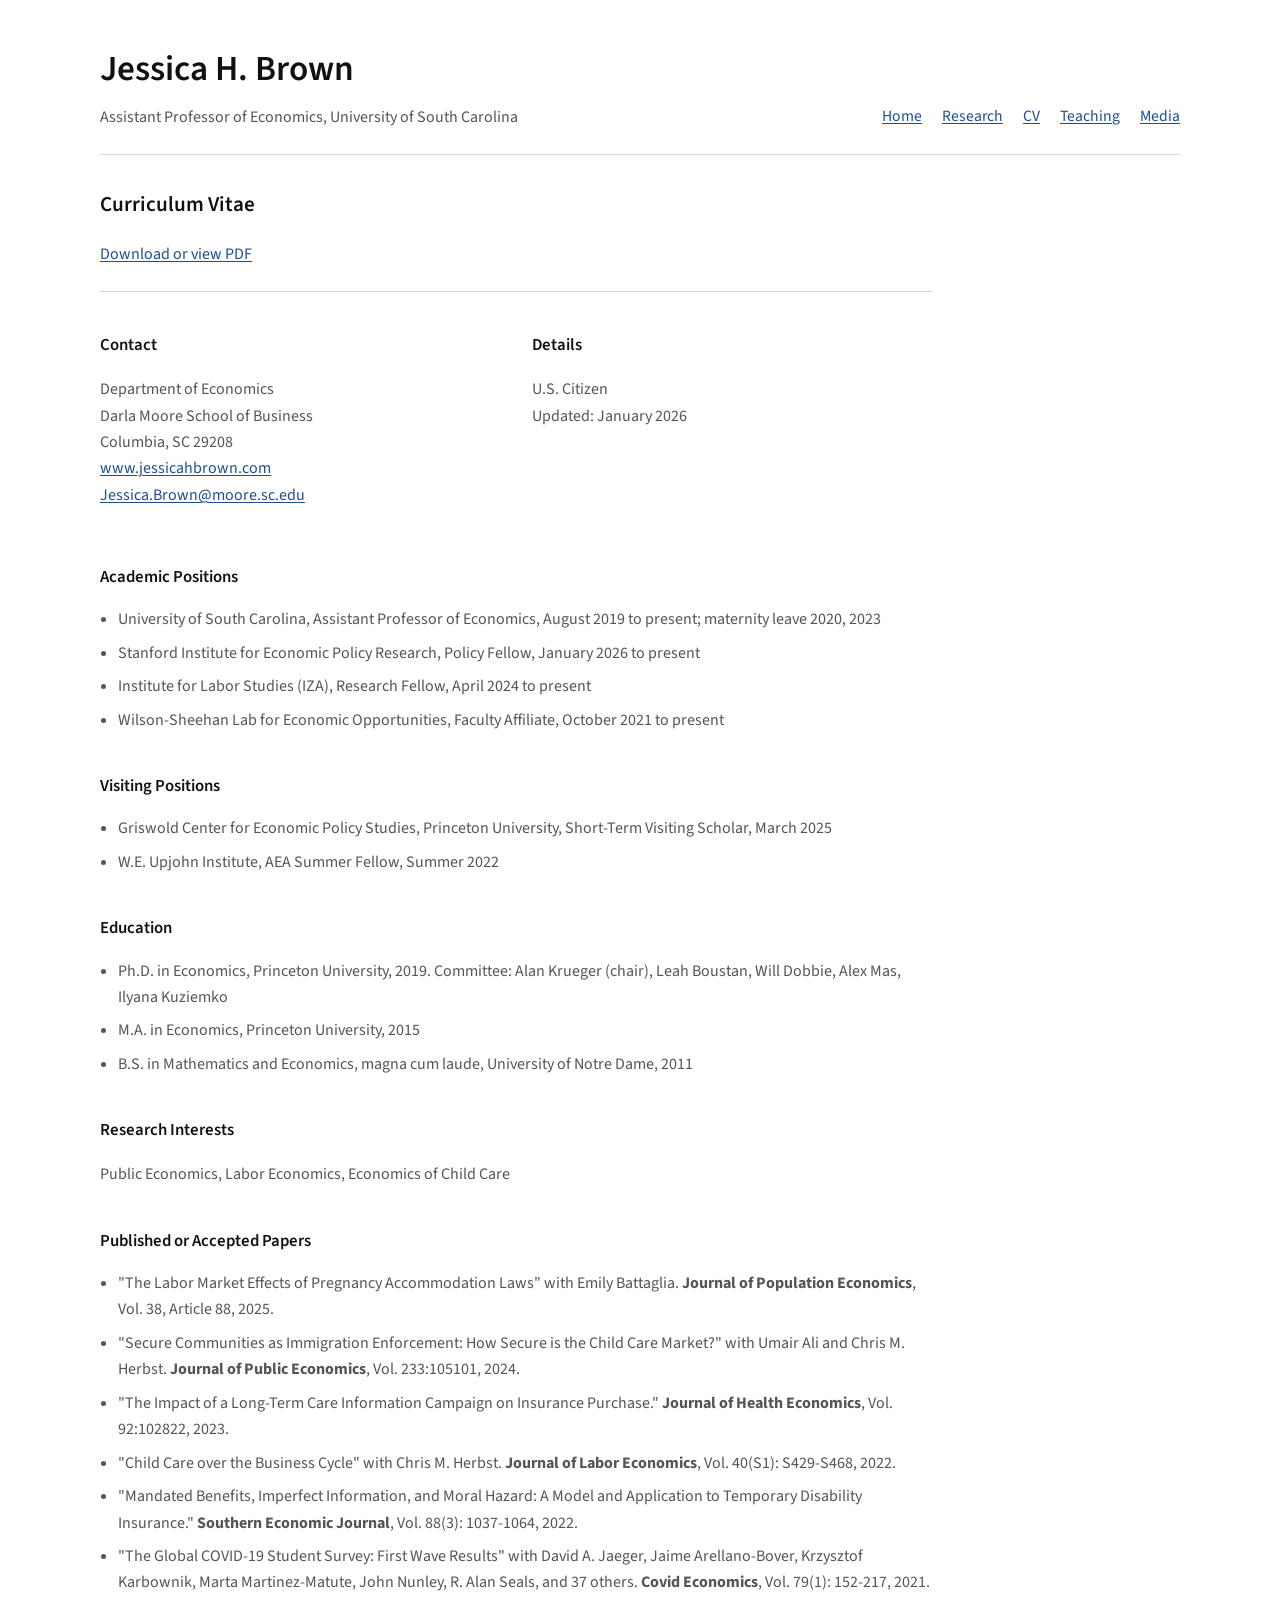
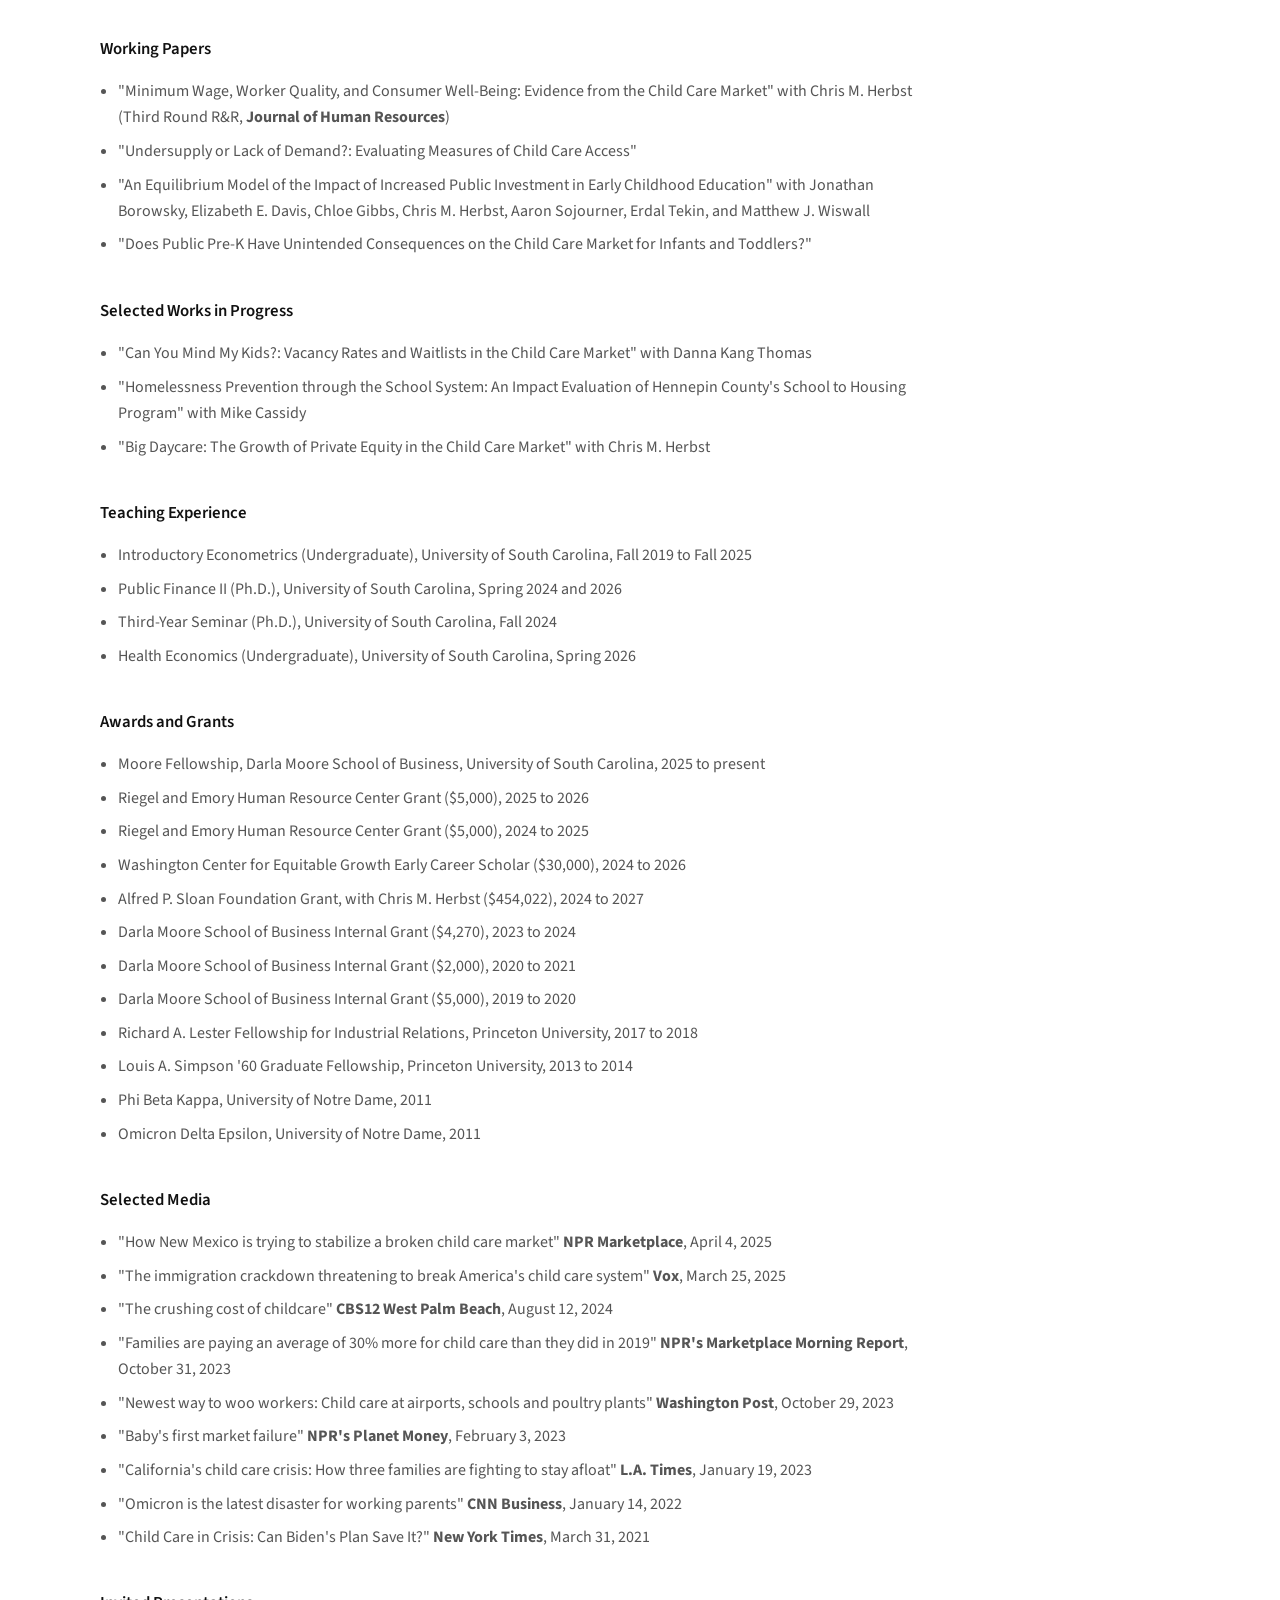
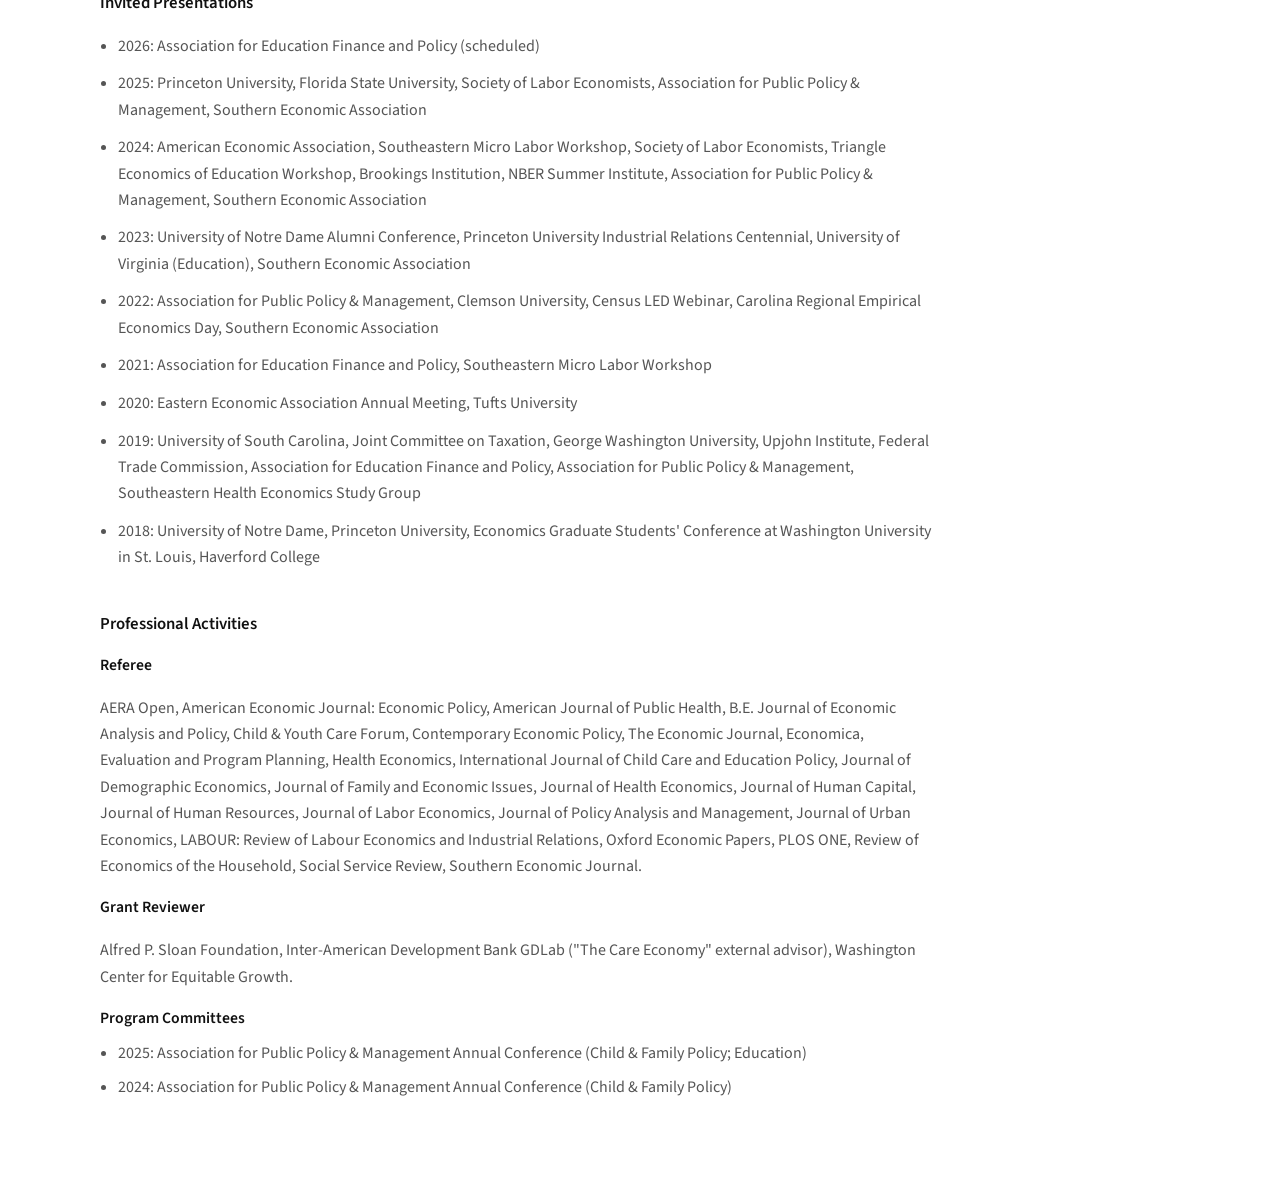
==== cv.html @ b6c76ca2 "Add files via upload" ====
<!DOCTYPE html>
<html lang="en">
<head>
  <meta charset="UTF-8">
  <meta name="viewport" content="width=device-width, initial-scale=1.0">
  <title>CV | Jessica H. Brown</title>
  <meta name="description" content="Curriculum vitae of Jessica H. Brown.">
  <link rel="preconnect" href="https://fonts.googleapis.com">
  <link rel="preconnect" href="https://fonts.gstatic.com" crossorigin>
  <link href="https://fonts.googleapis.com/css2?family=Libre+Baskerville:wght@400;700&family=Source+Sans+3:wght@400;500;600&display=swap" rel="stylesheet">
  <link rel="stylesheet" href="styles.css">
</head>
<body>
  <div class="page">
    <header class="site-header">
      <div>
        <h1>Jessica H. Brown</h1>
        <p class="subtitle">Assistant Professor of Economics, University of South Carolina</p>
      </div>
      <nav class="site-nav" aria-label="Primary">
        <a href="index.html">Home</a>
        <a href="research.html">Research</a>
        <a href="cv.html">CV</a>
        <a href="teaching.html">Teaching</a>
        <a href="media.html">Media</a>
      </nav>
    </header>

    <main class="subpage cv-page">
      <section class="cv-actions">
        <h2>Curriculum Vitae</h2>
        <p><a href="JBrownCV.pdf">Download or view PDF</a></p>
      </section>

      <section class="cv-section two-col-header">
        <div>
          <h3>Contact</h3>
          <p>Department of Economics<br>Darla Moore School of Business<br>Columbia, SC 29208<br><a target="_blank" rel="noopener noreferrer" href="https://www.jessicahbrown.com">www.jessicahbrown.com</a><br><a target="_blank" rel="noopener noreferrer" href="mailto:Jessica.Brown@moore.sc.edu">Jessica.Brown@moore.sc.edu</a></p>
        </div>
        <div>
          <h3>Details</h3>
          <p>U.S. Citizen<br>Updated: January 2026</p>
        </div>
      </section>

      <section class="cv-section">
        <h3>Academic Positions</h3>
        <ul class="plain-list">
          <li>University of South Carolina, Assistant Professor of Economics, August 2019 to present; maternity leave 2020, 2023</li>
          <li>Stanford Institute for Economic Policy Research, Policy Fellow, January 2026 to present</li>
          <li>Institute for Labor Studies (IZA), Research Fellow, April 2024 to present</li>
          <li>Wilson-Sheehan Lab for Economic Opportunities, Faculty Affiliate, October 2021 to present</li>
        </ul>
      </section>

      <section class="cv-section">
        <h3>Visiting Positions</h3>
        <ul class="plain-list">
          <li>Griswold Center for Economic Policy Studies, Princeton University, Short-Term Visiting Scholar, March 2025</li>
          <li>W.E. Upjohn Institute, AEA Summer Fellow, Summer 2022</li>
        </ul>
      </section>

      <section class="cv-section">
        <h3>Education</h3>
        <ul class="plain-list">
          <li>Ph.D. in Economics, Princeton University, 2019. Committee: Alan Krueger (chair), Leah Boustan, Will Dobbie, Alex Mas, Ilyana Kuziemko</li>
          <li>M.A. in Economics, Princeton University, 2015</li>
          <li>B.S. in Mathematics and Economics, magna cum laude, University of Notre Dame, 2011</li>
        </ul>
      </section>

      <section class="cv-section">
        <h3>Research Interests</h3>
        <p>Public Economics, Labor Economics, Economics of Child Care</p>
      </section>

      <section class="cv-section">
        <h3>Published or Accepted Papers</h3>
        <ul class="plain-list">
          <li>"The Labor Market Effects of Pregnancy Accommodation Laws" with Emily Battaglia. <strong>Journal of Population Economics</strong>, Vol. 38, Article 88, 2025.</li>
          <li>"Secure Communities as Immigration Enforcement: How Secure is the Child Care Market?" with Umair Ali and Chris M. Herbst. <strong>Journal of Public Economics</strong>, Vol. 233:105101, 2024.</li>
          <li>"The Impact of a Long-Term Care Information Campaign on Insurance Purchase." <strong>Journal of Health Economics</strong>, Vol. 92:102822, 2023.</li>
          <li>"Child Care over the Business Cycle" with Chris M. Herbst. <strong>Journal of Labor Economics</strong>, Vol. 40(S1): S429-S468, 2022.</li>
          <li>"Mandated Benefits, Imperfect Information, and Moral Hazard: A Model and Application to Temporary Disability Insurance." <strong>Southern Economic Journal</strong>, Vol. 88(3): 1037-1064, 2022.</li>
          <li>"The Global COVID-19 Student Survey: First Wave Results" with David A. Jaeger, Jaime Arellano-Bover, Krzysztof Karbownik, Marta Martinez-Matute, John Nunley, R. Alan Seals, and 37 others. <strong>Covid Economics</strong>, Vol. 79(1): 152-217, 2021.</li>
        </ul>
      </section>

      <section class="cv-section">
        <h3>Working Papers</h3>
        <ul class="plain-list">
          <li>"Minimum Wage, Worker Quality, and Consumer Well-Being: Evidence from the Child Care Market" with Chris M. Herbst (Third Round R&amp;R, <strong>Journal of Human Resources</strong>)</li>
          <li>"Undersupply or Lack of Demand?: Evaluating Measures of Child Care Access"</li>
          <li>"An Equilibrium Model of the Impact of Increased Public Investment in Early Childhood Education" with Jonathan Borowsky, Elizabeth E. Davis, Chloe Gibbs, Chris M. Herbst, Aaron Sojourner, Erdal Tekin, and Matthew J. Wiswall</li>
          <li>"Does Public Pre-K Have Unintended Consequences on the Child Care Market for Infants and Toddlers?"</li>
        </ul>
      </section>

      <section class="cv-section">
        <h3>Selected Works in Progress</h3>
        <ul class="plain-list">
          <li>"Can You Mind My Kids?: Vacancy Rates and Waitlists in the Child Care Market" with Danna Kang Thomas</li>
          <li>"Homelessness Prevention through the School System: An Impact Evaluation of Hennepin County's School to Housing Program" with Mike Cassidy</li>
          <li>"Big Daycare: The Growth of Private Equity in the Child Care Market" with Chris M. Herbst</li>
        </ul>
      </section>

      <section class="cv-section">
        <h3>Teaching Experience</h3>
        <ul class="plain-list">
          <li>Introductory Econometrics (Undergraduate), University of South Carolina, Fall 2019 to Fall 2025</li>
          <li>Public Finance II (Ph.D.), University of South Carolina, Spring 2024 and 2026</li>
          <li>Third-Year Seminar (Ph.D.), University of South Carolina, Fall 2024</li>
          <li>Health Economics (Undergraduate), University of South Carolina, Spring 2026</li>
        </ul>
      </section>

      <section class="cv-section">
        <h3>Awards and Grants</h3>
        <ul class="plain-list">
          <li>Moore Fellowship, Darla Moore School of Business, University of South Carolina, 2025 to present</li>
          <li>Riegel and Emory Human Resource Center Grant ($5,000), 2025 to 2026</li>
          <li>Riegel and Emory Human Resource Center Grant ($5,000), 2024 to 2025</li>
          <li>Washington Center for Equitable Growth Early Career Scholar ($30,000), 2024 to 2026</li>
          <li>Alfred P. Sloan Foundation Grant, with Chris M. Herbst ($454,022), 2024 to 2027</li>
          <li>Darla Moore School of Business Internal Grant ($4,270), 2023 to 2024</li>
          <li>Darla Moore School of Business Internal Grant ($2,000), 2020 to 2021</li>
          <li>Darla Moore School of Business Internal Grant ($5,000), 2019 to 2020</li>
          <li>Richard A. Lester Fellowship for Industrial Relations, Princeton University, 2017 to 2018</li>
          <li>Louis A. Simpson '60 Graduate Fellowship, Princeton University, 2013 to 2014</li>
          <li>Phi Beta Kappa, University of Notre Dame, 2011</li>
          <li>Omicron Delta Epsilon, University of Notre Dame, 2011</li>
        </ul>
      </section>

      <section class="cv-section">
        <h3>Selected Media</h3>
        <ul class="plain-list">
          <li>"How New Mexico is trying to stabilize a broken child care market" <strong>NPR Marketplace</strong>, April 4, 2025</li>
          <li>"The immigration crackdown threatening to break America's child care system" <strong>Vox</strong>, March 25, 2025</li>
          <li>"The crushing cost of childcare" <strong>CBS12 West Palm Beach</strong>, August 12, 2024</li>
          <li>"Families are paying an average of 30% more for child care than they did in 2019" <strong>NPR's Marketplace Morning Report</strong>, October 31, 2023</li>
          <li>"Newest way to woo workers: Child care at airports, schools and poultry plants" <strong>Washington Post</strong>, October 29, 2023</li>
          <li>"Baby's first market failure" <strong>NPR's Planet Money</strong>, February 3, 2023</li>
          <li>"California's child care crisis: How three families are fighting to stay afloat" <strong>L.A. Times</strong>, January 19, 2023</li>
          <li>"Omicron is the latest disaster for working parents" <strong>CNN Business</strong>, January 14, 2022</li>
          <li>"Child Care in Crisis: Can Biden's Plan Save It?" <strong>New York Times</strong>, March 31, 2021</li>
        </ul>
      </section>

      <section class="cv-section">
        <h3>Invited Presentations</h3>
        <ul class="plain-list compact-list">
          <li>2026: Association for Education Finance and Policy (scheduled)</li>
          <li>2025: Princeton University, Florida State University, Society of Labor Economists, Association for Public Policy &amp; Management, Southern Economic Association</li>
          <li>2024: American Economic Association, Southeastern Micro Labor Workshop, Society of Labor Economists, Triangle Economics of Education Workshop, Brookings Institution, NBER Summer Institute, Association for Public Policy &amp; Management, Southern Economic Association</li>
          <li>2023: University of Notre Dame Alumni Conference, Princeton University Industrial Relations Centennial, University of Virginia (Education), Southern Economic Association</li>
          <li>2022: Association for Public Policy &amp; Management, Clemson University, Census LED Webinar, Carolina Regional Empirical Economics Day, Southern Economic Association</li>
          <li>2021: Association for Education Finance and Policy, Southeastern Micro Labor Workshop</li>
          <li>2020: Eastern Economic Association Annual Meeting, Tufts University</li>
          <li>2019: University of South Carolina, Joint Committee on Taxation, George Washington University, Upjohn Institute, Federal Trade Commission, Association for Education Finance and Policy, Association for Public Policy &amp; Management, Southeastern Health Economics Study Group</li>
          <li>2018: University of Notre Dame, Princeton University, Economics Graduate Students' Conference at Washington University in St. Louis, Haverford College</li>
        </ul>
      </section>

      <section class="cv-section">
        <h3>Professional Activities</h3>
        <h4>Referee</h4>
        <p>AERA Open, American Economic Journal: Economic Policy, American Journal of Public Health, B.E. Journal of Economic Analysis and Policy, Child &amp; Youth Care Forum, Contemporary Economic Policy, The Economic Journal, Economica, Evaluation and Program Planning, Health Economics, International Journal of Child Care and Education Policy, Journal of Demographic Economics, Journal of Family and Economic Issues, Journal of Health Economics, Journal of Human Capital, Journal of Human Resources, Journal of Labor Economics, Journal of Policy Analysis and Management, Journal of Urban Economics, LABOUR: Review of Labour Economics and Industrial Relations, Oxford Economic Papers, PLOS ONE, Review of Economics of the Household, Social Service Review, Southern Economic Journal.</p>
        <h4>Grant Reviewer</h4>
        <p>Alfred P. Sloan Foundation, Inter-American Development Bank GDLab ("The Care Economy" external advisor), Washington Center for Equitable Growth.</p>
        <h4>Program Committees</h4>
        <ul class="plain-list">
          <li>2025: Association for Public Policy &amp; Management Annual Conference (Child &amp; Family Policy; Education)</li>
          <li>2024: Association for Public Policy &amp; Management Annual Conference (Child &amp; Family Policy)</li>
        </ul>
      </section>
    </main>
  </div>
</body>
</html>
---- styles.css ----
:root {
  --bg: #ffffff;
  --text: #222222;
  --muted: #555555;
  --line: #d9d9d9;
  --link: #1d4f91;
  --max-width: 1080px;
}

* {
  box-sizing: border-box;
}

body {
  margin: 0;
  background: var(--bg);
  color: var(--text);
  font-family: "Source Sans 3", sans-serif;
  line-height: 1.65;
}

a {
  color: var(--link);
  text-decoration: underline;
  text-underline-offset: 0.14em;
  text-decoration-thickness: 0.06em;
}

a:hover {
  text-decoration-thickness: 0.1em;
}

img {
  display: block;
  max-width: 100%;
}

.page {
  width: min(calc(100% - 2rem), var(--max-width));
  margin: 0 auto;
  padding: 2.5rem 0 4rem;
}

.site-header {
  display: flex;
  justify-content: space-between;
  align-items: flex-end;
  gap: 2rem;
  padding-bottom: 1.5rem;
  border-bottom: 1px solid var(--line);
}

h1,
h2,
h3,
h4 {
  font-family: "Source Sans 3", sans-serif;
  font-weight: 600;
  color: #111111;
}

h1 {
  margin: 0;
  font-size: 2.2rem;
}

h2 {
  margin: 0 0 1.2rem;
  font-size: 1.32rem;
}

h3 {
  margin: 0 0 0.9rem;
  font-size: 1.05rem;
}

h4 {
  margin: 0 0 0.5rem;
  font-size: 0.98rem;
}

.subtitle {
  margin: 0.35rem 0 0;
  color: var(--muted);
  font-size: 1rem;
}

.site-nav {
  display: flex;
  flex-wrap: wrap;
  gap: 0.9rem 1.25rem;
  font-size: 0.98rem;
}

.profile-layout {
  display: grid;
  grid-template-columns: minmax(260px, 340px) minmax(0, 1fr);
  gap: 3rem;
  align-items: start;
  padding-top: 2rem;
}

.large-photo {
  margin: 0;
}

.large-photo img {
  width: 100%;
  border: 1px solid var(--line);
}

.profile-details {
  max-width: 40rem;
}

.profile-details section,
.subpage section {
  margin-bottom: 2.5rem;
}

p,
li {
  color: var(--muted);
}

ul {
  margin: 0;
  padding-left: 1.15rem;
}

.subpage {
  max-width: 54rem;
  padding-top: 2rem;
}

.course-list li,
.plain-list li {
  margin-bottom: 0.45rem;
}

.refined-research {
  max-width: 50rem;
}

.paper-stack {
  display: grid;
}

.paper-row,
.paper-static-row {
  border-top: 1px solid var(--line);
  padding: 1.2rem 0;
}

.paper-row:last-child,
.paper-static-row:last-child {
  border-bottom: 1px solid var(--line);
}

.paper-row summary {
  list-style: none;
  cursor: pointer;
  display: block;
}

.paper-row summary::-webkit-details-marker {
  display: none;
}

.paper-head,
.static-paper-head {
  display: block;
}

.paper-title {
  display: block;
  color: var(--link);
  font-family: "Source Sans 3", sans-serif;
  font-size: 1.08rem;
  font-weight: 700;
  line-height: 1.45;
}

.paper-title:hover {
  color: #163d70;
}

.static-title {
  cursor: default;
}

.paper-meta,
.paper-citation,
.paper-media,
.paper-links {
  display: block;
  color: var(--muted);
  margin-top: 0.18rem;
}

.paper-meta a {
  color: var(--link);
  text-decoration: none;
}

.paper-meta a:hover {
  color: #163d70;
  text-decoration: none;
}

.paper-citation .inline-link {
  font-style: italic;
}

.paper-media a,
.paper-links a {
  margin-right: 0;
}

.paper-abstract-toggle {
  display: inline-flex;
  align-items: center;
  gap: 0.45rem;
  margin-top: 0.4rem;
  color: var(--muted);
}

.paper-abstract-toggle::before {
  content: ">";
  color: #666666;
  font-size: 1rem;
  line-height: 1;
}

.paper-row[open] .paper-abstract-toggle::before {
  content: "v";
}

.abstract {
  margin-left: 0;
  padding-top: 0.9rem;
  max-width: 44rem;
}

.abstract p {
  margin: 0;
}

.cv-actions {
  padding-bottom: 0.5rem;
  border-bottom: 1px solid var(--line);
}

.cv-page {
  max-width: 52rem;
}

.two-col-header {
  display: grid;
  grid-template-columns: repeat(2, minmax(0, 1fr));
  gap: 2rem;
}

.compact-list li {
  margin-bottom: 0.7rem;
}

.media-page {
  max-width: 52rem;
}

.featured-media-grid {
  display: grid;
  grid-template-columns: repeat(3, minmax(0, 1fr));
  gap: 1rem;
}

.featured-media-card {
  border-top: 1px solid var(--line);
  padding-top: 1rem;
}

.featured-thumb {
  width: 100%;
  aspect-ratio: 4 / 3;
  overflow: hidden;
  margin-bottom: 0.9rem;
  background: #efeee9;
}

.featured-thumb img {
  width: 100%;
  height: 100%;
  object-fit: cover;
}

.media-outlet {
  margin: 0 0 0.35rem;
  font-size: 0.83rem;
  letter-spacing: 0.04em;
  text-transform: uppercase;
  color: #6a6a6a;
}

.media-list {
  display: grid;
}

.media-list-item {
  border-top: 1px solid var(--line);
  padding: 1rem 0 1.1rem;
}

.media-list-item:last-child {
  border-bottom: 1px solid var(--line);
}

@media (max-width: 800px) {
  .site-header,
  .profile-layout,
  .two-col-header,
  .featured-media-grid {
    display: grid;
    grid-template-columns: 1fr;
  }

  .site-header {
    align-items: start;
  }

  .subpage,
  .profile-details,
  .refined-research,
  .cv-page,
  .media-page {
    max-width: none;
  }
}
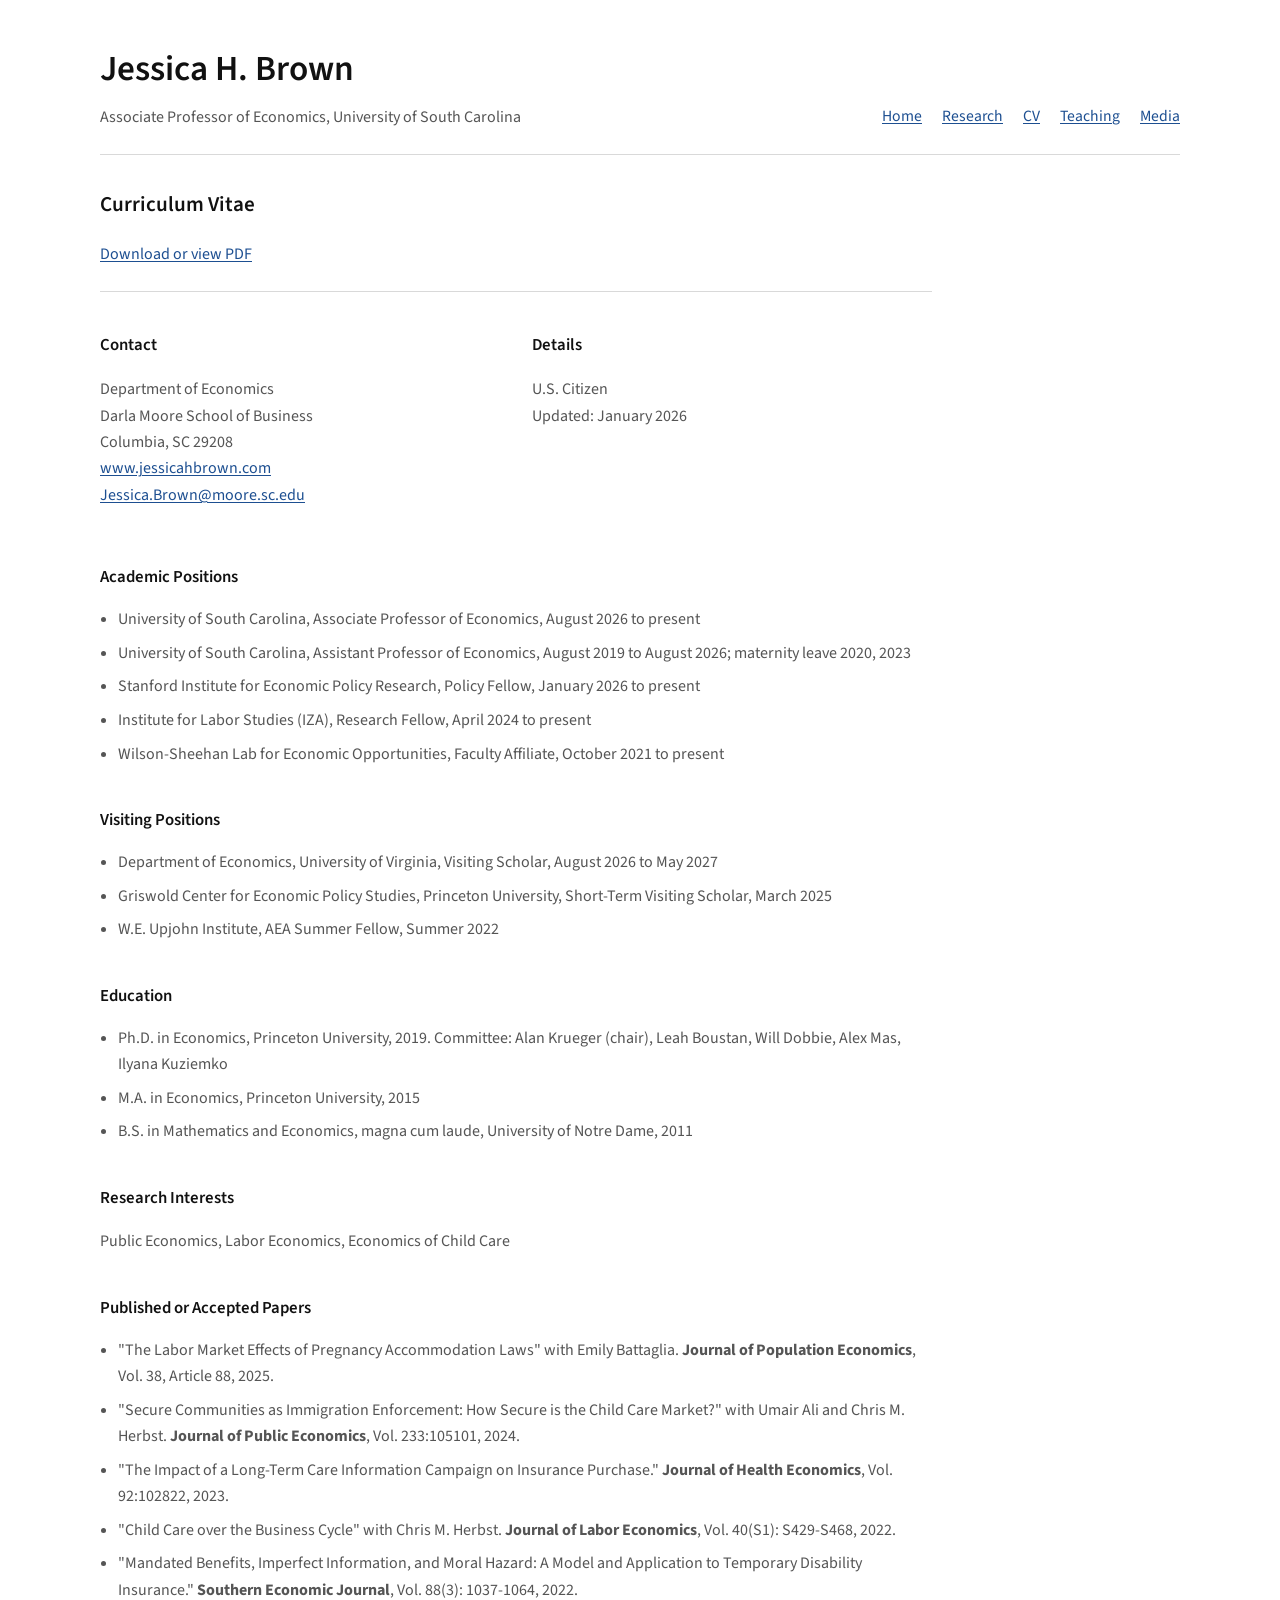
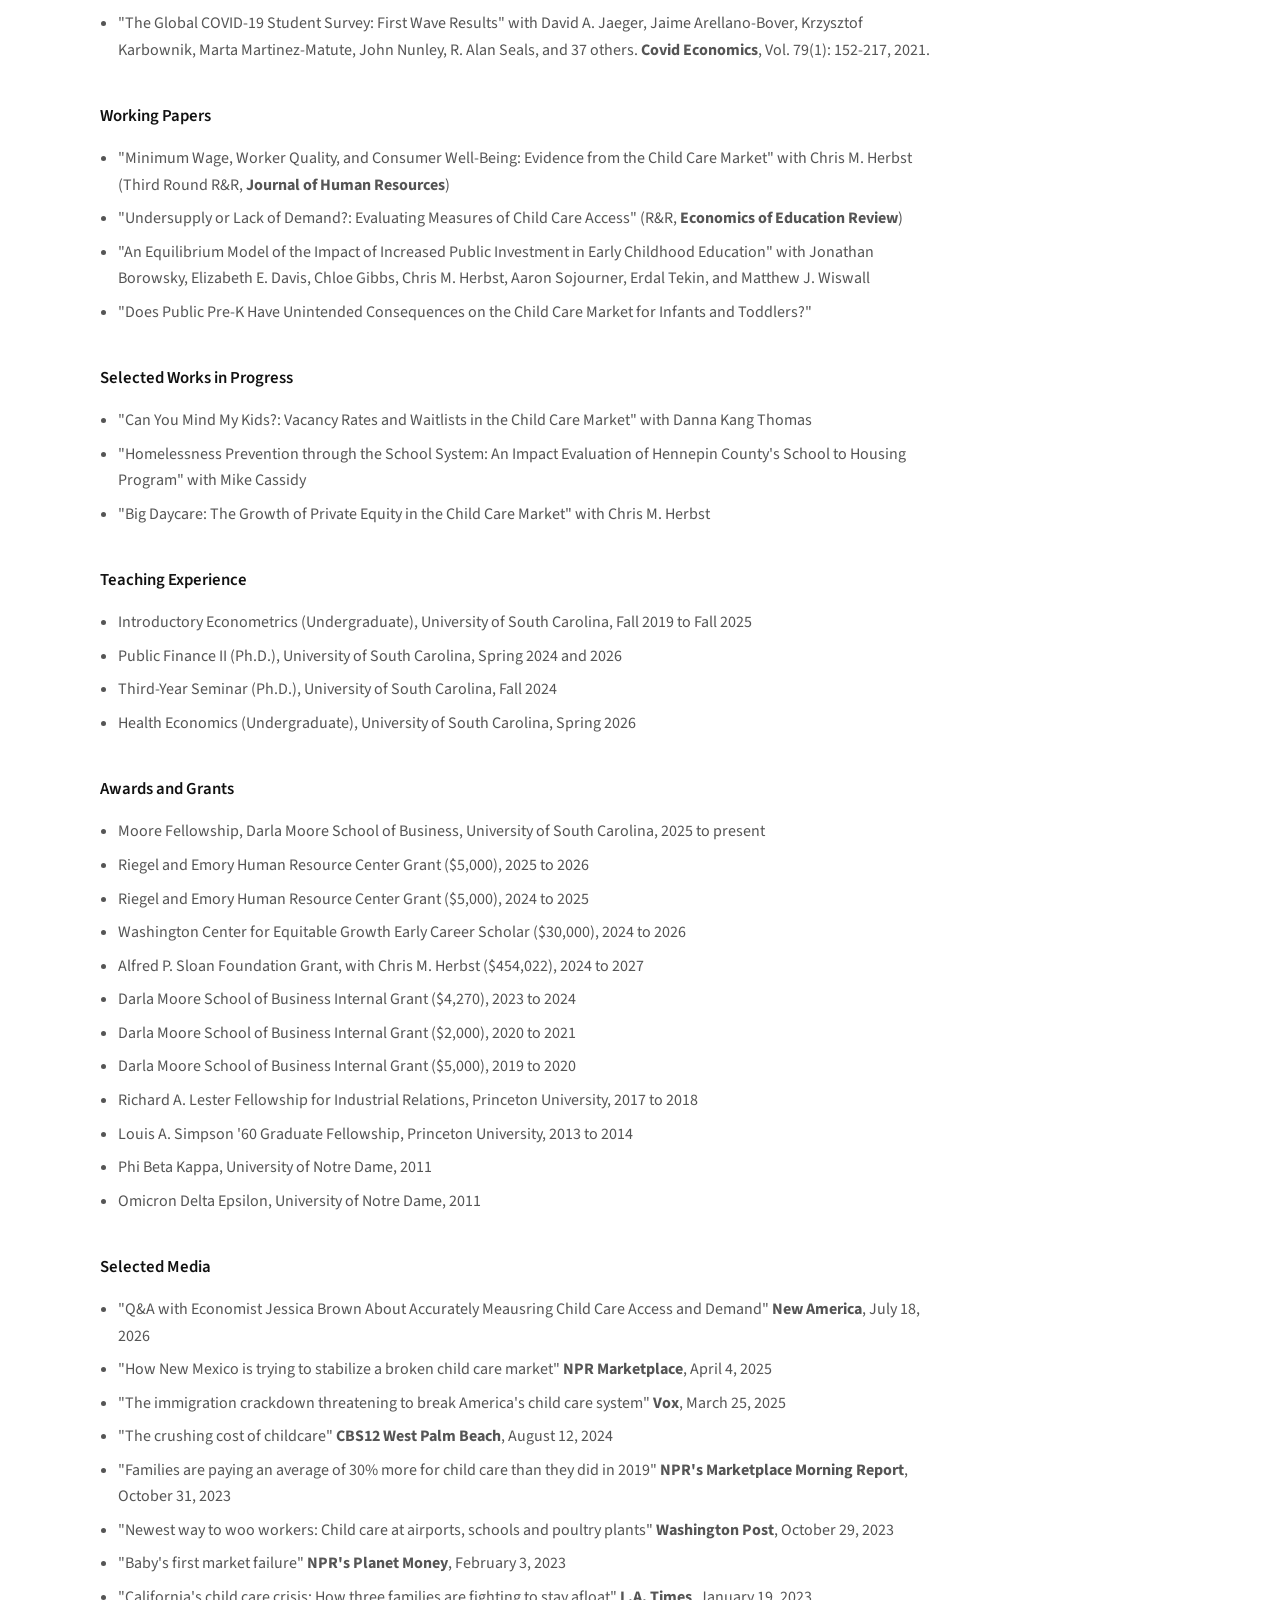
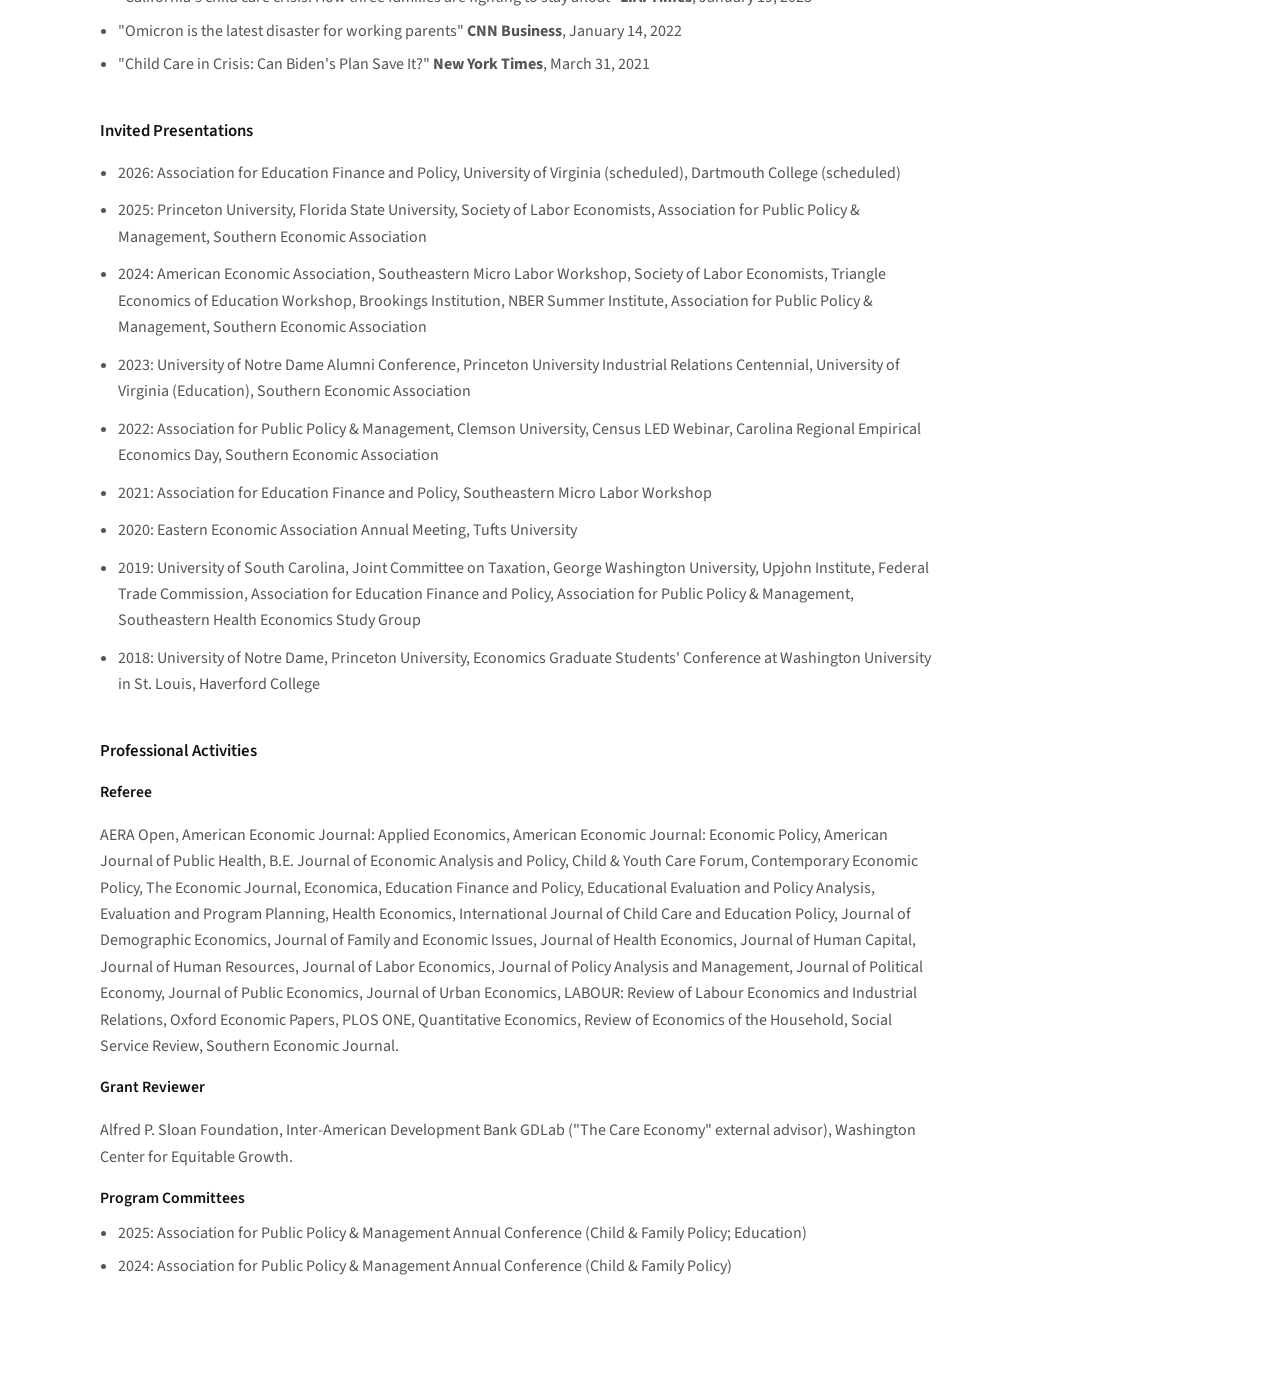
==== commit 7c0be4bc: "Add files via upload" ====
--- a/cv.html
+++ b/cv.html
@@ -15,7 +15,7 @@
     <header class="site-header">
       <div>
         <h1>Jessica H. Brown</h1>
-        <p class="subtitle">Assistant Professor of Economics, University of South Carolina</p>
+        <p class="subtitle">Associate Professor of Economics, University of South Carolina</p>
       </div>
       <nav class="site-nav" aria-label="Primary">
         <a href="index.html">Home</a>
@@ -46,7 +46,8 @@
       <section class="cv-section">
         <h3>Academic Positions</h3>
         <ul class="plain-list">
-          <li>University of South Carolina, Assistant Professor of Economics, August 2019 to present; maternity leave 2020, 2023</li>
+          <li>University of South Carolina, Associate Professor of Economics, August 2026 to present</li>
+          <li>University of South Carolina, Assistant Professor of Economics, August 2019 to August 2026; maternity leave 2020, 2023</li>
           <li>Stanford Institute for Economic Policy Research, Policy Fellow, January 2026 to present</li>
           <li>Institute for Labor Studies (IZA), Research Fellow, April 2024 to present</li>
           <li>Wilson-Sheehan Lab for Economic Opportunities, Faculty Affiliate, October 2021 to present</li>
@@ -56,6 +57,7 @@
       <section class="cv-section">
         <h3>Visiting Positions</h3>
         <ul class="plain-list">
+          <li>Department of Economics, University of Virginia, Visiting Scholar, August 2026 to May 2027</li>
           <li>Griswold Center for Economic Policy Studies, Princeton University, Short-Term Visiting Scholar, March 2025</li>
           <li>W.E. Upjohn Institute, AEA Summer Fellow, Summer 2022</li>
         </ul>
@@ -91,7 +93,7 @@
         <h3>Working Papers</h3>
         <ul class="plain-list">
           <li>"Minimum Wage, Worker Quality, and Consumer Well-Being: Evidence from the Child Care Market" with Chris M. Herbst (Third Round R&amp;R, <strong>Journal of Human Resources</strong>)</li>
-          <li>"Undersupply or Lack of Demand?: Evaluating Measures of Child Care Access"</li>
+          <li>"Undersupply or Lack of Demand?: Evaluating Measures of Child Care Access" (R&amp;R, <strong>Economics of Education Review</strong>)</li>
           <li>"An Equilibrium Model of the Impact of Increased Public Investment in Early Childhood Education" with Jonathan Borowsky, Elizabeth E. Davis, Chloe Gibbs, Chris M. Herbst, Aaron Sojourner, Erdal Tekin, and Matthew J. Wiswall</li>
           <li>"Does Public Pre-K Have Unintended Consequences on the Child Care Market for Infants and Toddlers?"</li>
         </ul>
@@ -137,6 +139,7 @@
       <section class="cv-section">
         <h3>Selected Media</h3>
         <ul class="plain-list">
+          <li>"Q&amp;A with Economist Jessica Brown About Accurately Meausring Child Care Access and Demand" <strong>New America</strong>, July 18, 2026</li>
           <li>"How New Mexico is trying to stabilize a broken child care market" <strong>NPR Marketplace</strong>, April 4, 2025</li>
           <li>"The immigration crackdown threatening to break America's child care system" <strong>Vox</strong>, March 25, 2025</li>
           <li>"The crushing cost of childcare" <strong>CBS12 West Palm Beach</strong>, August 12, 2024</li>
@@ -152,7 +155,7 @@
       <section class="cv-section">
         <h3>Invited Presentations</h3>
         <ul class="plain-list compact-list">
-          <li>2026: Association for Education Finance and Policy (scheduled)</li>
+          <li>2026: Association for Education Finance and Policy, University of Virginia (scheduled), Dartmouth College (scheduled)</li>
           <li>2025: Princeton University, Florida State University, Society of Labor Economists, Association for Public Policy &amp; Management, Southern Economic Association</li>
           <li>2024: American Economic Association, Southeastern Micro Labor Workshop, Society of Labor Economists, Triangle Economics of Education Workshop, Brookings Institution, NBER Summer Institute, Association for Public Policy &amp; Management, Southern Economic Association</li>
           <li>2023: University of Notre Dame Alumni Conference, Princeton University Industrial Relations Centennial, University of Virginia (Education), Southern Economic Association</li>
@@ -167,7 +170,7 @@
       <section class="cv-section">
         <h3>Professional Activities</h3>
         <h4>Referee</h4>
-        <p>AERA Open, American Economic Journal: Economic Policy, American Journal of Public Health, B.E. Journal of Economic Analysis and Policy, Child &amp; Youth Care Forum, Contemporary Economic Policy, The Economic Journal, Economica, Evaluation and Program Planning, Health Economics, International Journal of Child Care and Education Policy, Journal of Demographic Economics, Journal of Family and Economic Issues, Journal of Health Economics, Journal of Human Capital, Journal of Human Resources, Journal of Labor Economics, Journal of Policy Analysis and Management, Journal of Urban Economics, LABOUR: Review of Labour Economics and Industrial Relations, Oxford Economic Papers, PLOS ONE, Review of Economics of the Household, Social Service Review, Southern Economic Journal.</p>
+        <p>AERA Open, American Economic Journal: Applied Economics, American Economic Journal: Economic Policy, American Journal of Public Health, B.E. Journal of Economic Analysis and Policy, Child &amp; Youth Care Forum, Contemporary Economic Policy, The Economic Journal, Economica, Education Finance and Policy, Educational Evaluation and Policy Analysis, Evaluation and Program Planning, Health Economics, International Journal of Child Care and Education Policy, Journal of Demographic Economics, Journal of Family and Economic Issues, Journal of Health Economics, Journal of Human Capital, Journal of Human Resources, Journal of Labor Economics, Journal of Policy Analysis and Management, Journal of Political Economy, Journal of Public Economics, Journal of Urban Economics, LABOUR: Review of Labour Economics and Industrial Relations, Oxford Economic Papers, PLOS ONE, Quantitative Economics, Review of Economics of the Household, Social Service Review, Southern Economic Journal.</p>
         <h4>Grant Reviewer</h4>
         <p>Alfred P. Sloan Foundation, Inter-American Development Bank GDLab ("The Care Economy" external advisor), Washington Center for Equitable Growth.</p>
         <h4>Program Committees</h4>
@@ -178,6 +181,7 @@
       </section>
     </main>
   </div>
+  <script src="analytics.js"></script>
 </body>
-</html>
+</html>
 
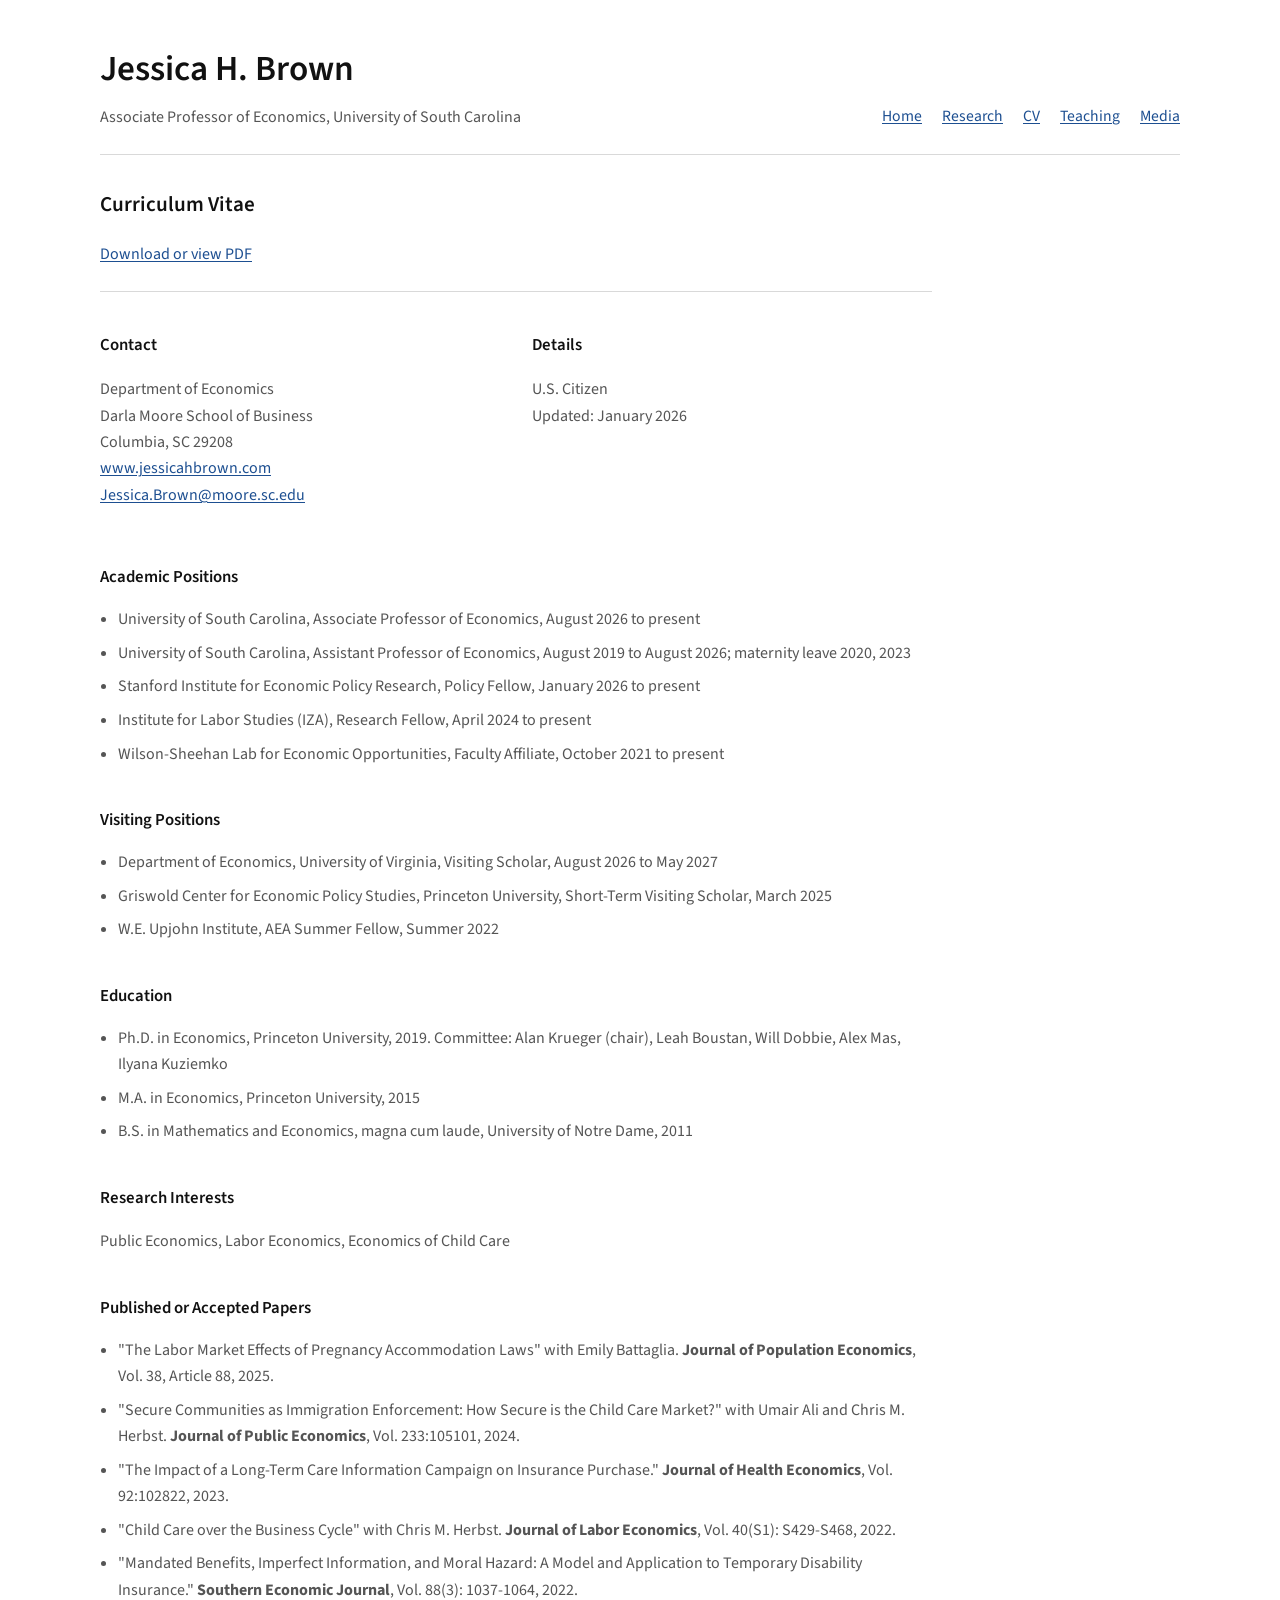
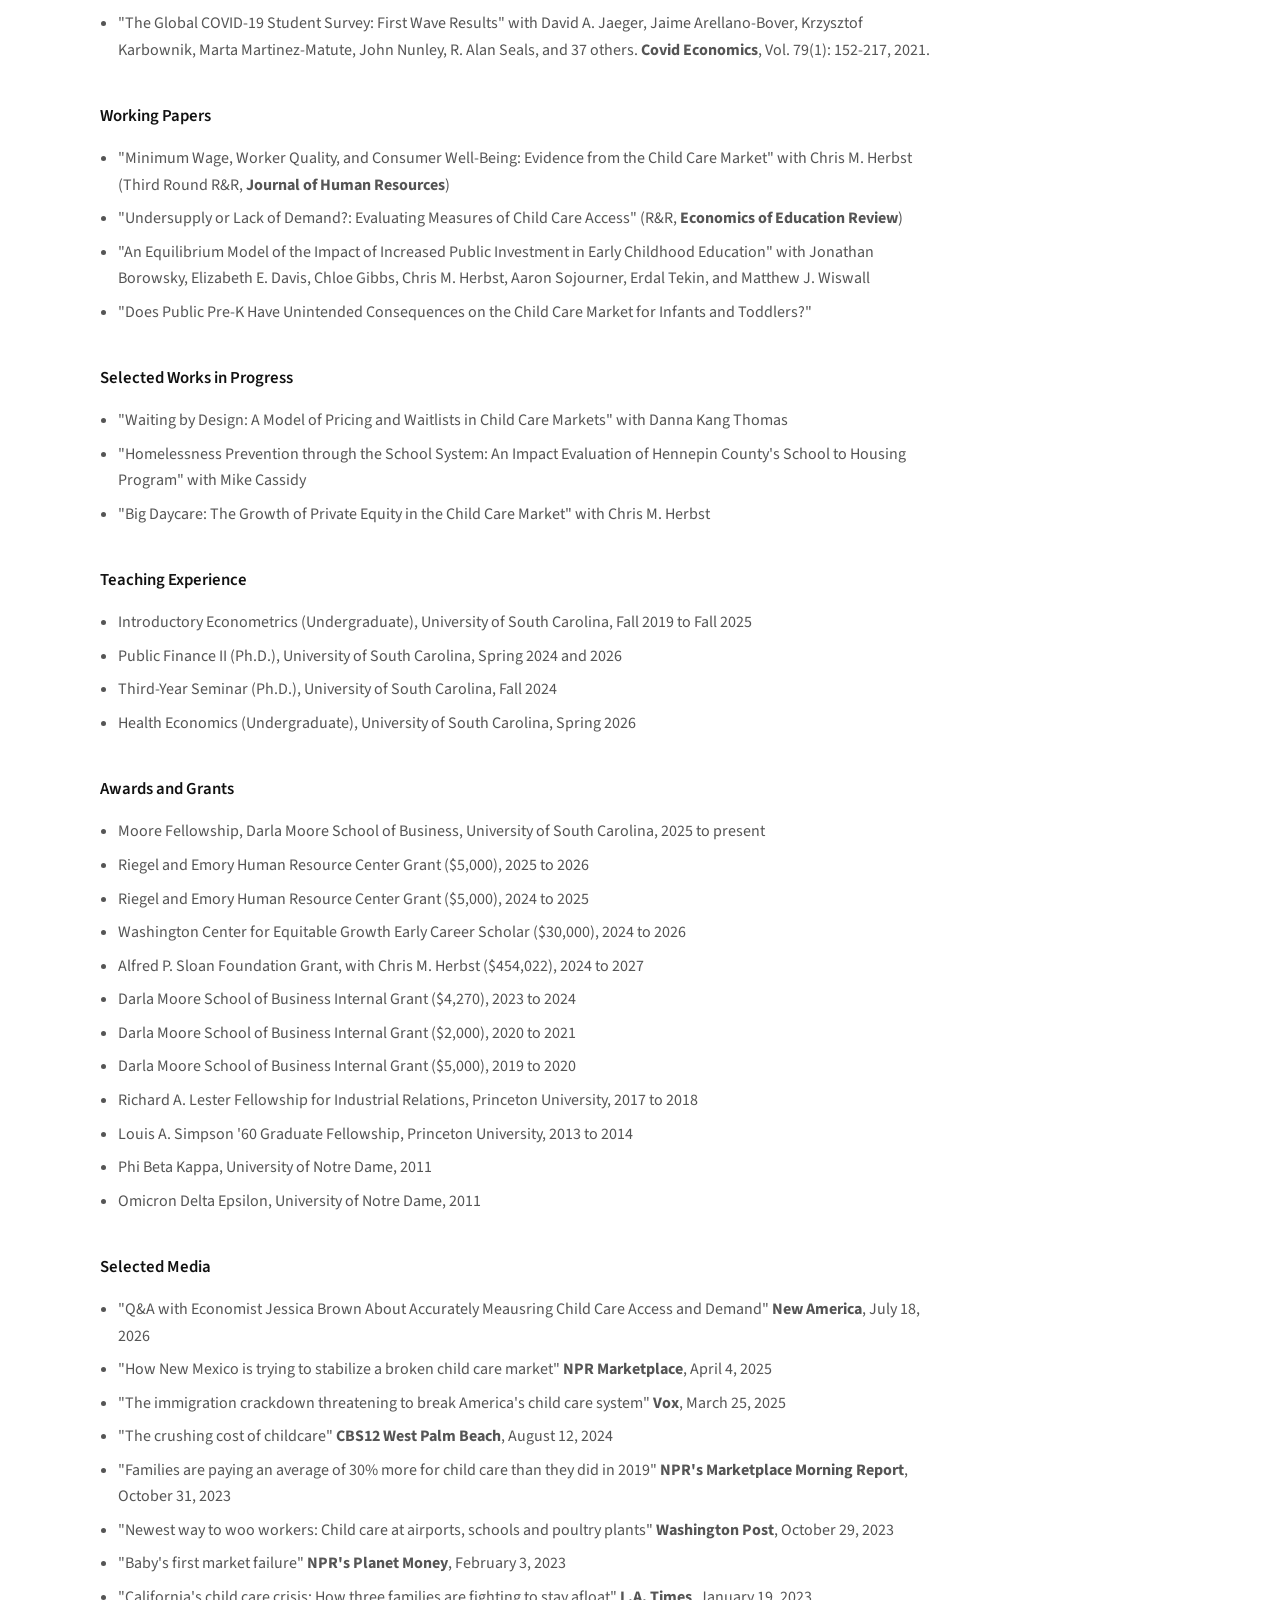
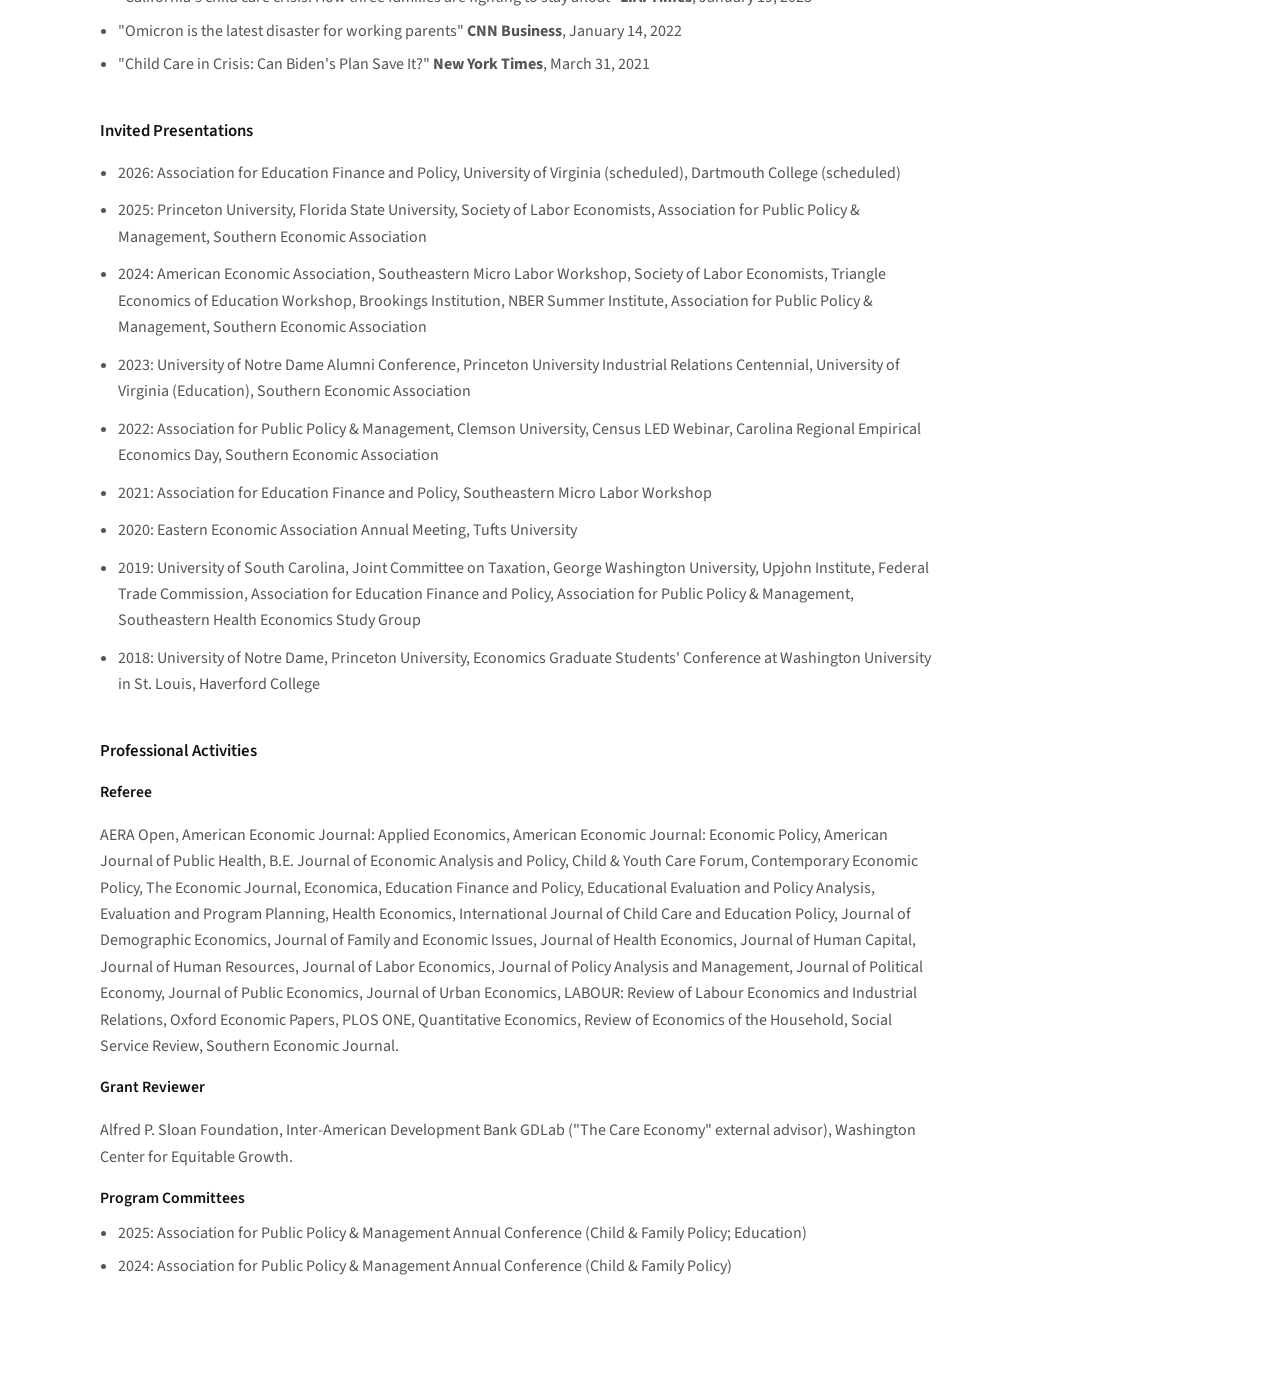
==== commit 8857fa5c: "Add files via upload" ====
--- a/cv.html
+++ b/cv.html
@@ -102,7 +102,7 @@
       <section class="cv-section">
         <h3>Selected Works in Progress</h3>
         <ul class="plain-list">
-          <li>"Can You Mind My Kids?: Vacancy Rates and Waitlists in the Child Care Market" with Danna Kang Thomas</li>
+          <li>"Waiting by Design: A Model of Pricing and Waitlists in Child Care Markets" with Danna Kang Thomas</li>
           <li>"Homelessness Prevention through the School System: An Impact Evaluation of Hennepin County's School to Housing Program" with Mike Cassidy</li>
           <li>"Big Daycare: The Growth of Private Equity in the Child Care Market" with Chris M. Herbst</li>
         </ul>
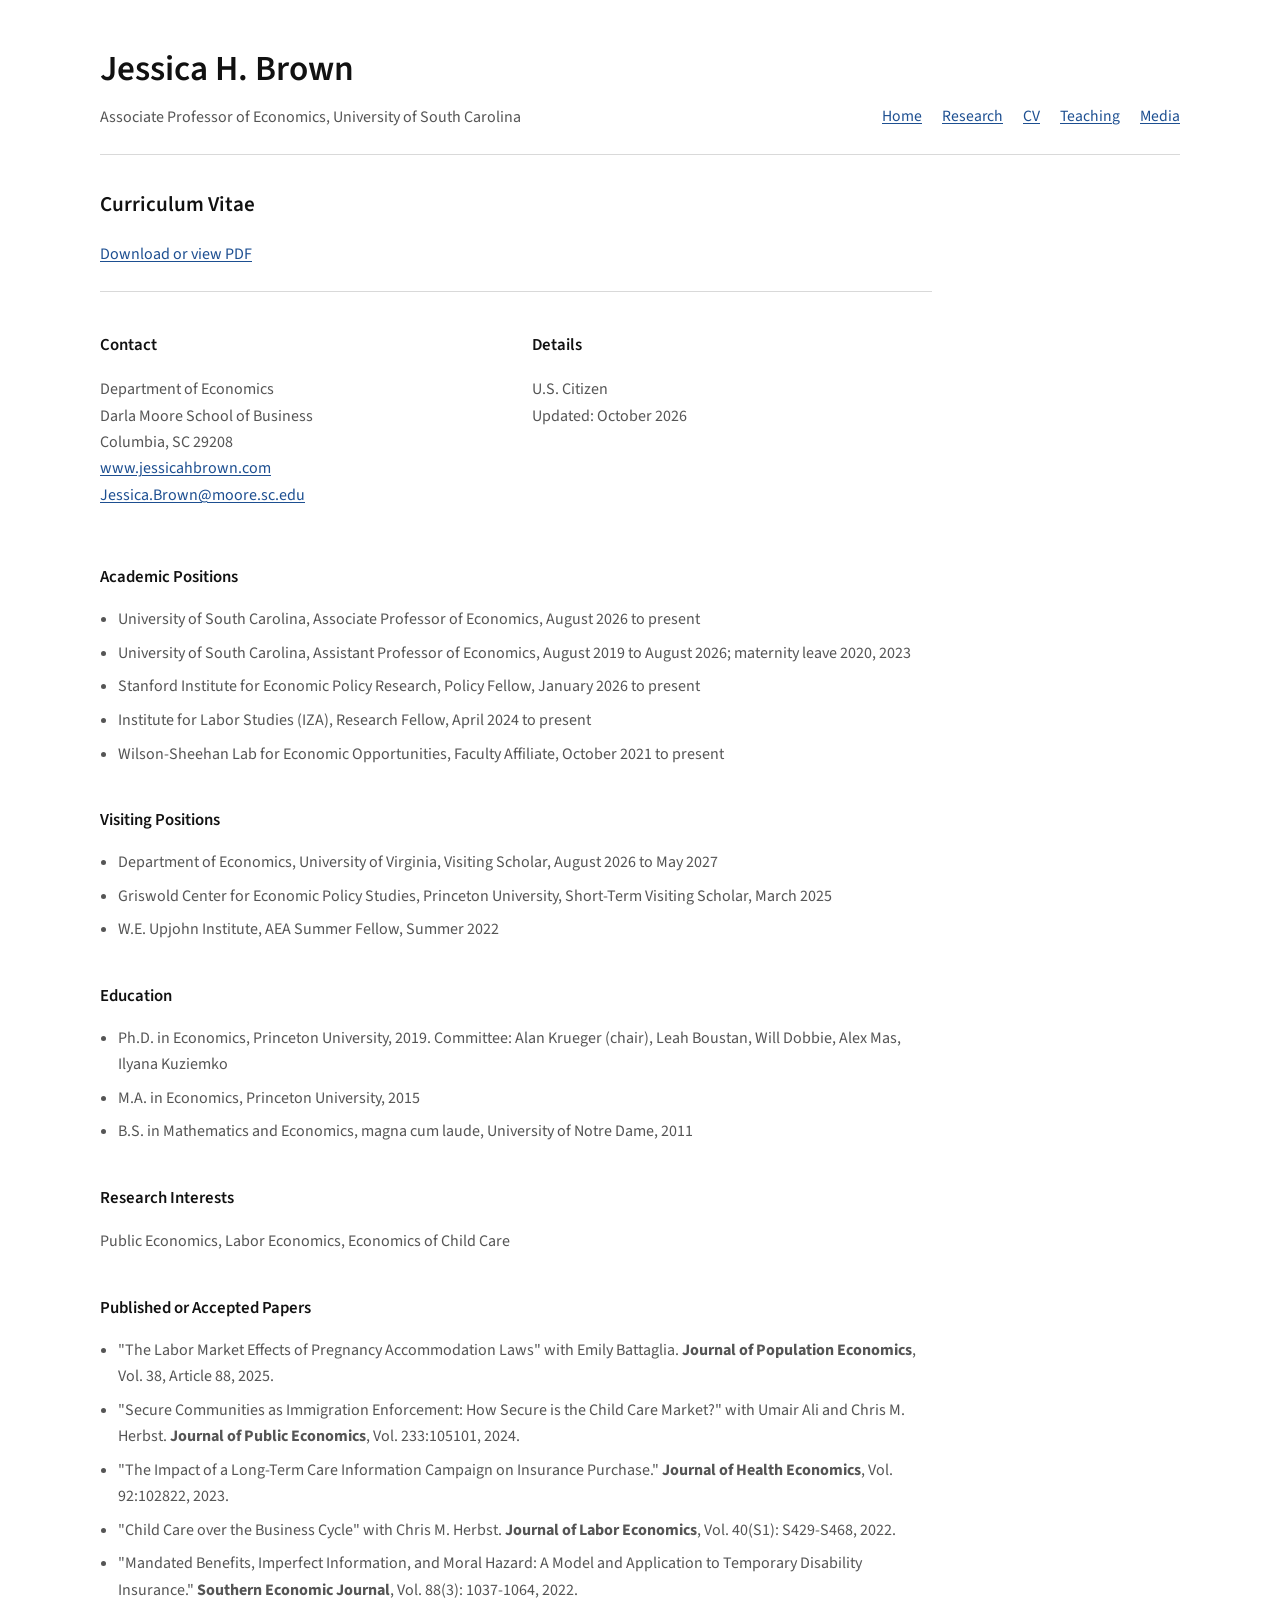
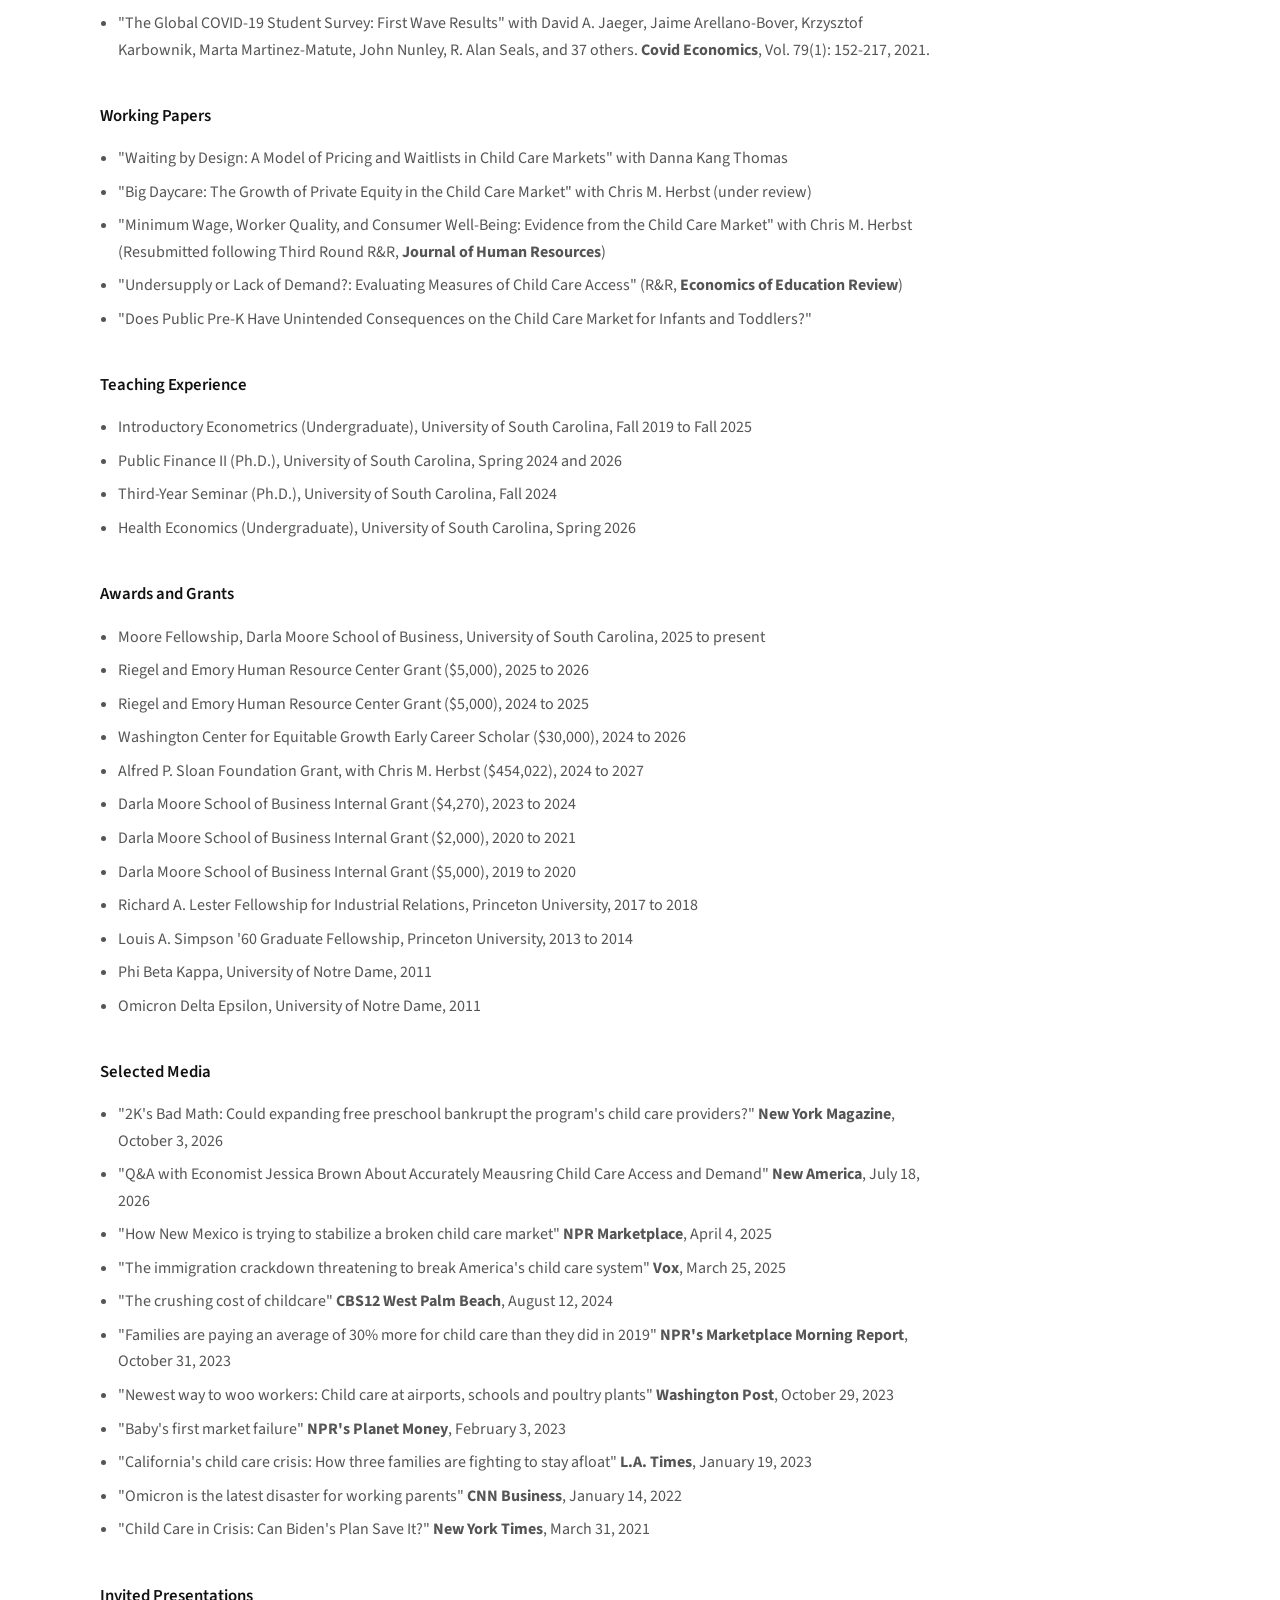
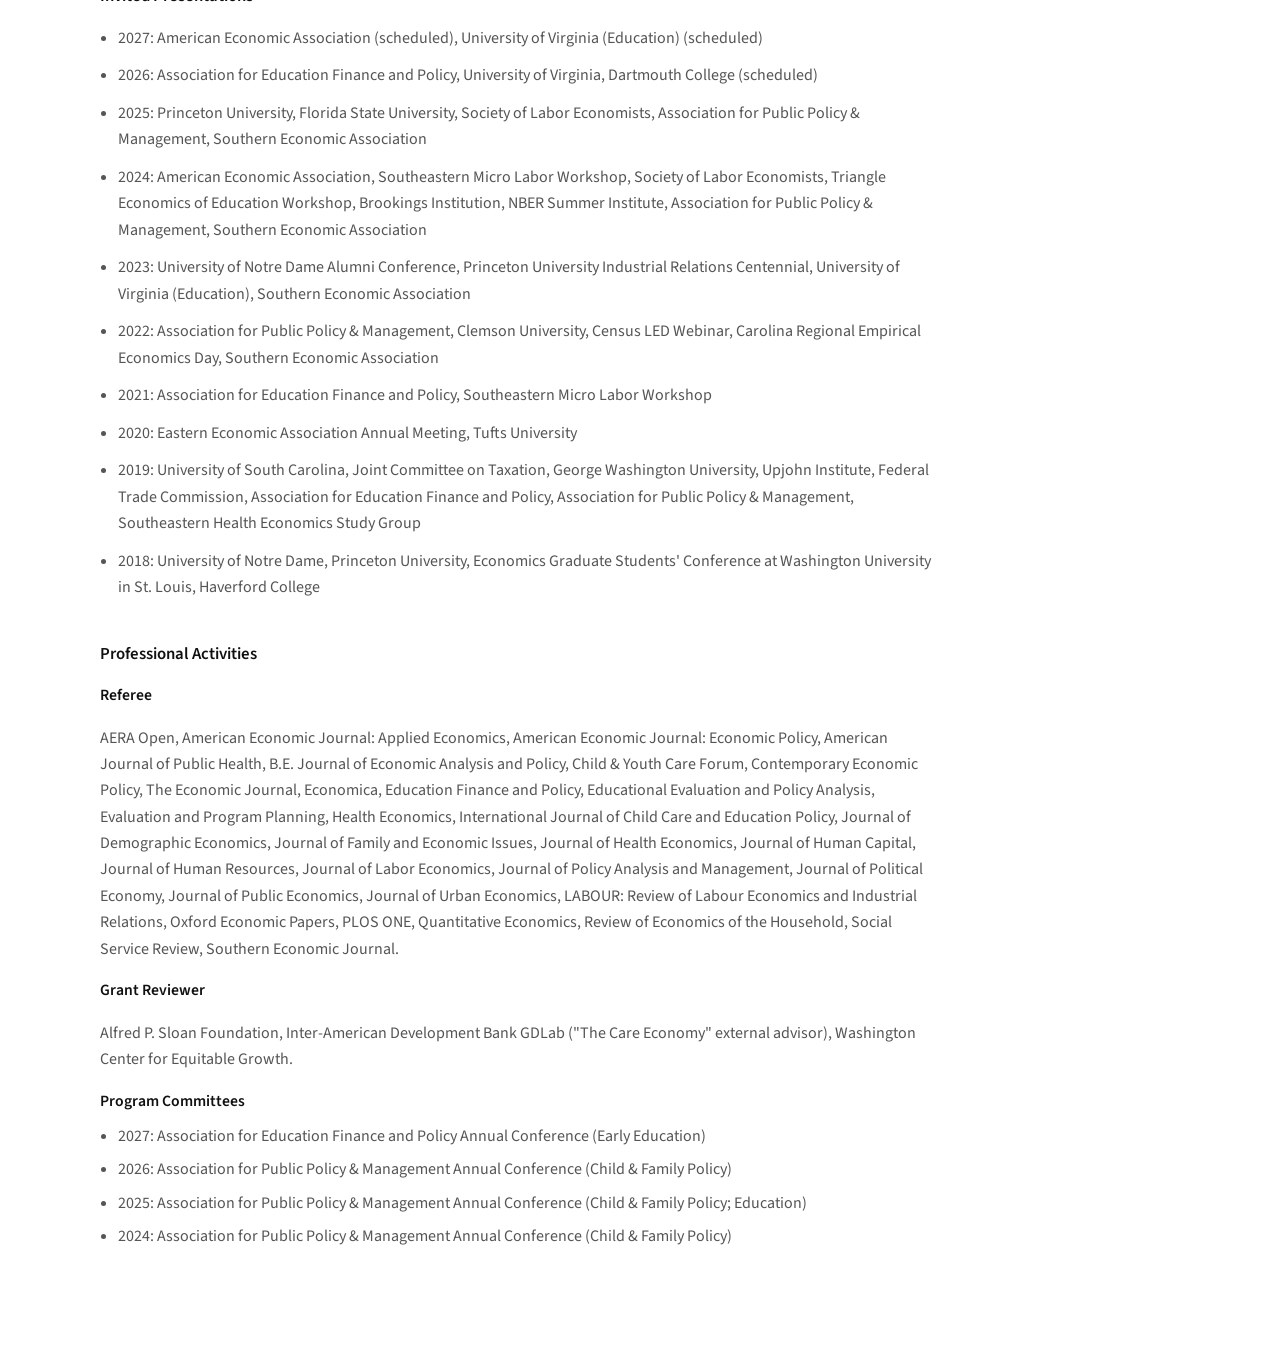
==== commit 9c816508: "Add files via upload" ====
--- a/cv.html
+++ b/cv.html
@@ -39,7 +39,7 @@
         </div>
         <div>
           <h3>Details</h3>
-          <p>U.S. Citizen<br>Updated: January 2026</p>
+          <p>U.S. Citizen<br>Updated: October 2026</p>
         </div>
       </section>
 
@@ -92,19 +92,11 @@
       <section class="cv-section">
         <h3>Working Papers</h3>
         <ul class="plain-list">
-          <li>"Minimum Wage, Worker Quality, and Consumer Well-Being: Evidence from the Child Care Market" with Chris M. Herbst (Third Round R&amp;R, <strong>Journal of Human Resources</strong>)</li>
+          <li>"Waiting by Design: A Model of Pricing and Waitlists in Child Care Markets" with Danna Kang Thomas</li>
+          <li>"Big Daycare: The Growth of Private Equity in the Child Care Market" with Chris M. Herbst (under review)</li>
+          <li>"Minimum Wage, Worker Quality, and Consumer Well-Being: Evidence from the Child Care Market" with Chris M. Herbst (Resubmitted following Third Round R&amp;R, <strong>Journal of Human Resources</strong>)</li>
           <li>"Undersupply or Lack of Demand?: Evaluating Measures of Child Care Access" (R&amp;R, <strong>Economics of Education Review</strong>)</li>
-          <li>"An Equilibrium Model of the Impact of Increased Public Investment in Early Childhood Education" with Jonathan Borowsky, Elizabeth E. Davis, Chloe Gibbs, Chris M. Herbst, Aaron Sojourner, Erdal Tekin, and Matthew J. Wiswall</li>
           <li>"Does Public Pre-K Have Unintended Consequences on the Child Care Market for Infants and Toddlers?"</li>
-        </ul>
-      </section>
-
-      <section class="cv-section">
-        <h3>Selected Works in Progress</h3>
-        <ul class="plain-list">
-          <li>"Waiting by Design: A Model of Pricing and Waitlists in Child Care Markets" with Danna Kang Thomas</li>
-          <li>"Homelessness Prevention through the School System: An Impact Evaluation of Hennepin County's School to Housing Program" with Mike Cassidy</li>
-          <li>"Big Daycare: The Growth of Private Equity in the Child Care Market" with Chris M. Herbst</li>
         </ul>
       </section>
 
@@ -139,6 +131,7 @@
       <section class="cv-section">
         <h3>Selected Media</h3>
         <ul class="plain-list">
+          <li>"2K's Bad Math: Could expanding free preschool bankrupt the program's child care providers?" <strong>New York Magazine</strong>, October 3, 2026</li>
           <li>"Q&amp;A with Economist Jessica Brown About Accurately Meausring Child Care Access and Demand" <strong>New America</strong>, July 18, 2026</li>
           <li>"How New Mexico is trying to stabilize a broken child care market" <strong>NPR Marketplace</strong>, April 4, 2025</li>
           <li>"The immigration crackdown threatening to break America's child care system" <strong>Vox</strong>, March 25, 2025</li>
@@ -155,7 +148,8 @@
       <section class="cv-section">
         <h3>Invited Presentations</h3>
         <ul class="plain-list compact-list">
-          <li>2026: Association for Education Finance and Policy, University of Virginia (scheduled), Dartmouth College (scheduled)</li>
+          <li>2027: American Economic Association (scheduled), University of Virginia (Education) (scheduled)</li>
+          <li>2026: Association for Education Finance and Policy, University of Virginia, Dartmouth College (scheduled)</li>
           <li>2025: Princeton University, Florida State University, Society of Labor Economists, Association for Public Policy &amp; Management, Southern Economic Association</li>
           <li>2024: American Economic Association, Southeastern Micro Labor Workshop, Society of Labor Economists, Triangle Economics of Education Workshop, Brookings Institution, NBER Summer Institute, Association for Public Policy &amp; Management, Southern Economic Association</li>
           <li>2023: University of Notre Dame Alumni Conference, Princeton University Industrial Relations Centennial, University of Virginia (Education), Southern Economic Association</li>
@@ -175,6 +169,8 @@
         <p>Alfred P. Sloan Foundation, Inter-American Development Bank GDLab ("The Care Economy" external advisor), Washington Center for Equitable Growth.</p>
         <h4>Program Committees</h4>
         <ul class="plain-list">
+          <li>2027: Association for Education Finance and Policy Annual Conference (Early Education)</li>
+          <li>2026: Association for Public Policy &amp; Management Annual Conference (Child &amp; Family Policy)</li>
           <li>2025: Association for Public Policy &amp; Management Annual Conference (Child &amp; Family Policy; Education)</li>
           <li>2024: Association for Public Policy &amp; Management Annual Conference (Child &amp; Family Policy)</li>
         </ul>
